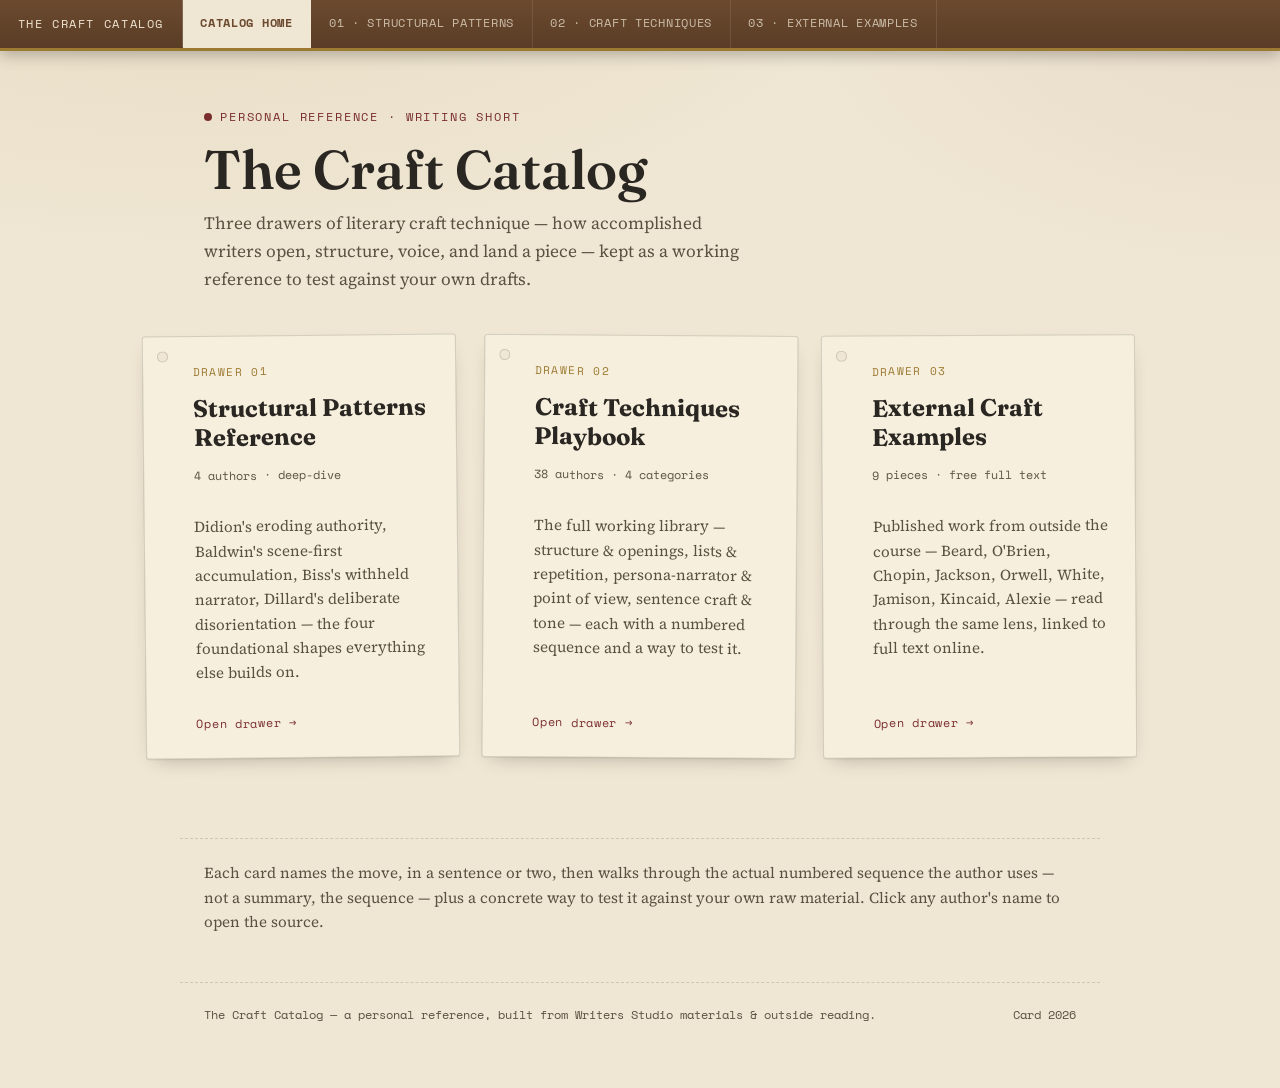
==== index.html @ d4618dec "Add Octavia Butler entry to Craft Techniques Playbook" ====
<!DOCTYPE html>
<html lang="en">
<head>
<meta charset="UTF-8">
<meta name="viewport" content="width=device-width, initial-scale=1.0">
<title>The Craft Catalog</title>
<meta name="description" content="A personal card-catalog of literary craft technique — structural patterns, a full technique playbook, and outside published examples.">
<link rel="stylesheet" href="styles.css">
</head>
<body>
<a class="skip-link" href="#main">Skip to content</a>
<nav class="rail" aria-label="Site sections">
    <span class="rail-brand">The Craft Catalog</span>
    <div class="rail-tabs">
      <a class="rail-tab" href="index.html" aria-current="page">CATALOG HOME</a>
      <a class="rail-tab" href="structural-patterns.html" >01 · STRUCTURAL PATTERNS</a>
      <a class="rail-tab" href="playbook.html" >02 · CRAFT TECHNIQUES</a>
      <a class="rail-tab" href="external-examples.html" >03 · EXTERNAL EXAMPLES</a>
    </div>
  </nav>
<header class="hero">
  <span class="hero-eyebrow">Personal reference · Writing Short</span>
  <h1>The Craft Catalog</h1>
  <p>Three drawers of literary craft technique — how accomplished writers open, structure, voice, and land a piece — kept as a working reference to test against your own drafts.</p>
</header>
<main id="main">
<section class="catalog" aria-label="Catalog drawers">
  <a class="drawer-card" href="structural-patterns.html">
    <span class="punch" aria-hidden="true"></span>
    <span class="tab-index">DRAWER 01</span>
    <h2>Structural Patterns Reference</h2>
    <span class="count">4 authors · deep-dive</span>
    <p class="desc">Didion's eroding authority, Baldwin's scene-first accumulation, Biss's withheld narrator, Dillard's deliberate disorientation — the four foundational shapes everything else builds on.</p>
    <span class="go">Open drawer →</span>
  </a>
  <a class="drawer-card" href="playbook.html">
    <span class="punch" aria-hidden="true"></span>
    <span class="tab-index">DRAWER 02</span>
    <h2>Craft Techniques Playbook</h2>
    <span class="count">38 authors · 4 categories</span>
    <p class="desc">The full working library — structure &amp; openings, lists &amp; repetition, persona-narrator &amp; point of view, sentence craft &amp; tone — each with a numbered sequence and a way to test it.</p>
    <span class="go">Open drawer →</span>
  </a>
  <a class="drawer-card" href="external-examples.html">
    <span class="punch" aria-hidden="true"></span>
    <span class="tab-index">DRAWER 03</span>
    <h2>External Craft Examples</h2>
    <span class="count">9 pieces · free full text</span>
    <p class="desc">Published work from outside the course — Beard, O'Brien, Chopin, Jackson, Orwell, White, Jamison, Kincaid, Alexie — read through the same lens, linked to full text online.</p>
    <span class="go">Open drawer →</span>
  </a>
</section>
<p class="home-note">Each card names the move, in a sentence or two, then walks through the actual numbered sequence the author uses — not a summary, the sequence — plus a concrete way to test it against your own raw material. Click any author's name to open the source.</p>
</main>
<footer>
    <span>The Craft Catalog — a personal reference, built from Writers Studio materials &amp; outside reading.</span>
    <span>Card 2026</span>
  </footer>
</body>
</html>
---- styles.css ----
/* ============================================================
   The Craft Catalog — a card-catalog reference for prose technique
   Palette: manila / oak / brass / oxblood — a library archive, not a landing page.
   ============================================================ */

@import url('https://fonts.googleapis.com/css2?family=Fraunces:opsz,wght@9..144,400;9..144,500;9..144,600;9..144,700&family=Source+Serif+4:ital,wght@0,400;0,500;0,600;1,400&family=Space+Mono:wght@400;700&display=swap');

:root{
  --ink:#2A2622;
  --ink-soft:#5B5142;
  --paper:#EFE6D3;
  --paper-deep:#E3D5B8;
  --card:#F6EFDD;
  --oak:#6B4A2F;
  --oak-soft:#B79A78;
  --brass:#9C7A32;
  --ribbon:#7A2E2E;
  --line: rgba(42,38,34,0.16);
  --shadow: 0 1px 0 rgba(42,38,34,0.06), 0 8px 20px -10px rgba(42,38,34,0.35);
  --radius: 3px;
  --display: 'Fraunces', serif;
  --body: 'Source Serif 4', Georgia, serif;
  --mono: 'Space Mono', monospace;
}

*{ box-sizing: border-box; }
html{ scroll-behavior:smooth; }

body{
  margin:0;
  background:
    radial-gradient(1200px 600px at 15% -10%, rgba(156,122,50,0.10), transparent 60%),
    radial-gradient(900px 500px at 100% 0%, rgba(122,46,46,0.06), transparent 55%),
    var(--paper);
  color:var(--ink);
  font-family:var(--body);
  font-size:17px;
  line-height:1.6;
  -webkit-font-smoothing:antialiased;
}

a{ color:inherit; }

.skip-link{
  position:absolute; left:-999px; top:auto;
}
.skip-link:focus{
  left:1rem; top:1rem; background:var(--ink); color:var(--paper);
  padding:.5rem 1rem; z-index:100; border-radius:var(--radius);
}

/* ---------------- Drawer rail (top nav) ---------------- */
.rail{
  position:sticky; top:0; z-index:40;
  display:flex; align-items:center; gap:0;
  background:linear-gradient(180deg, var(--oak) 0%, #5a3d26 100%);
  border-bottom: 3px solid var(--brass);
  box-shadow: 0 4px 14px rgba(0,0,0,0.25);
}
.rail-brand{
  font-family:var(--mono); letter-spacing:.14em; text-transform:uppercase;
  font-size:.72rem; color:var(--paper);
  padding:.9rem 1.1rem; white-space:nowrap;
  border-right:1px solid rgba(255,255,255,0.18);
}
.rail-tabs{ display:flex; overflow-x:auto; }
.rail-tab{
  font-family:var(--mono); font-size:.74rem; letter-spacing:.06em;
  color:rgba(239,230,211,0.75); text-decoration:none;
  padding:.9rem 1.1rem; white-space:nowrap;
  border-right:1px solid rgba(255,255,255,0.10);
  transition: background .15s ease, color .15s ease;
}
.rail-tab:hover{ background:rgba(255,255,255,0.08); color:var(--paper); }
.rail-tab[aria-current="page"]{
  background:var(--paper); color:var(--oak); font-weight:700;
}

/* ---------------- Hero / drawer-label header ---------------- */
.hero{
  max-width:920px; margin:0 auto; padding: 3.2rem 1.5rem 1.6rem;
}
.hero-eyebrow{
  display:inline-flex; align-items:center; gap:.5rem;
  font-family:var(--mono); font-size:.72rem; letter-spacing:.16em; text-transform:uppercase;
  color:var(--ribbon); margin-bottom:.9rem;
}
.hero-eyebrow::before{
  content:""; width:.5rem; height:.5rem; border-radius:50%;
  background:var(--ribbon); display:inline-block;
}
.hero h1{
  font-family:var(--display); font-weight:600; font-optical-sizing:auto;
  font-size:clamp(2.1rem, 5vw, 3.4rem); line-height:1.05; margin:0 0 .8rem;
  color:var(--ink);
}
.hero p{
  max-width:60ch; color:var(--ink-soft); font-size:1.08rem; margin:0;
}
.hero-meta{
  display:flex; flex-wrap:wrap; gap:.6rem 1.4rem; margin-top:1.4rem;
  font-family:var(--mono); font-size:.72rem; color:var(--ink-soft); letter-spacing:.03em;
}
.hero-meta b{ color:var(--ink); }

/* ---------------- Index / landing cards (home page) ---------------- */
.catalog{
  max-width:1040px; margin:1rem auto 5rem; padding:0 1.5rem;
  display:grid; grid-template-columns:repeat(auto-fit, minmax(280px,1fr));
  gap:1.6rem;
}
.drawer-card{
  position:relative;
  background:var(--card);
  border:1px solid var(--line);
  border-radius:var(--radius);
  box-shadow:var(--shadow);
  padding:1.6rem 1.5rem 1.5rem;
  text-decoration:none; color:var(--ink);
  display:flex; flex-direction:column; gap:.9rem;
  transform:rotate(var(--tilt,0deg));
  transition: transform .25s ease, box-shadow .25s ease;
}
.drawer-card:nth-child(1){ --tilt:-0.6deg; }
.drawer-card:nth-child(2){ --tilt:0.4deg; }
.drawer-card:nth-child(3){ --tilt:-0.3deg; }
.drawer-card:hover{ transform:rotate(0deg) translateY(-4px); box-shadow:0 16px 30px -14px rgba(42,38,34,0.45); }
.drawer-card .punch{
  position:absolute; top:.9rem; left:.9rem;
  width:.65rem; height:.65rem; border-radius:50%;
  background:var(--paper); box-shadow:inset 0 0 0 1px var(--line);
}
.drawer-card .tab-index{
  font-family:var(--mono); font-size:.7rem; color:var(--brass); letter-spacing:.12em;
  padding-left:1.6rem;
}
.drawer-card h2{
  font-family:var(--display); font-size:1.5rem; margin:0; padding-left:1.6rem; line-height:1.2;
}
.drawer-card .count{
  font-family:var(--mono); font-size:.74rem; color:var(--ink-soft); padding-left:1.6rem;
}
.drawer-card .desc{
  padding-left:1.6rem; color:var(--ink-soft); font-size:.95rem; flex:1;
}
.drawer-card .go{
  padding-left:1.6rem; font-family:var(--mono); font-size:.74rem; color:var(--ribbon);
  letter-spacing:.06em;
}

.home-note{
  max-width:920px; margin:0 auto 3rem; padding:0 1.5rem;
  color:var(--ink-soft); font-size:.95rem; border-top:1px dashed var(--line); padding-top:1.4rem;
}

/* ---------------- Section headers within a doc page ---------------- */
.section-block{ max-width:920px; margin:0 auto; padding:0 1.5rem; }
.section-header{
  display:flex; align-items:baseline; gap:.8rem;
  margin: 3rem 0 1.4rem;
  padding-bottom:.6rem;
  border-bottom:2px solid var(--oak-soft);
}
.section-header .tag{
  font-family:var(--mono); font-size:.72rem; color:var(--paper);
  background:var(--oak); padding:.28rem .55rem; border-radius:2px;
  letter-spacing:.06em;
}
.section-header h2{
  font-family:var(--display); font-weight:600; font-size:1.6rem; margin:0; color:var(--ink);
}

/* ---------------- Entry card ---------------- */
.entry-card{
  position:relative;
  background:var(--card);
  border:1px solid var(--line);
  border-radius:var(--radius);
  box-shadow:var(--shadow);
  padding:1.7rem 1.7rem 1.5rem 2.5rem;
  margin-bottom:1.6rem;
}
.entry-card::before{
  content:""; position:absolute; top:1.1rem; left:1.1rem;
  width:.6rem; height:.6rem; border-radius:50%;
  background:var(--paper); box-shadow:inset 0 0 0 1px var(--line);
}
.entry-title{
  font-family:var(--display); font-size:1.35rem; font-weight:600; margin:0 0 .15rem;
}
.entry-title a{ color:var(--ribbon); text-decoration-thickness:1px; text-underline-offset:3px; }
.entry-title a:hover{ color:var(--ink); }
.entry-work{ font-style:italic; color:var(--ink-soft); font-weight:400; }
.entry-year{ font-family:var(--mono); font-size:.78rem; color:var(--ink-soft); margin-left:.35rem; }

.entry-meta{
  font-family:var(--mono); font-size:.74rem; color:var(--ink-soft);
  margin:.55rem 0 .9rem; display:flex; flex-wrap:wrap; gap:.35rem 1.2rem;
}
.entry-meta b{ color:var(--oak); text-transform:uppercase; letter-spacing:.04em; font-weight:700; }

.entry-move{
  font-weight:600; color:var(--ink); margin:0 0 .8rem; font-size:1.02rem;
}

.entry-steps{ margin:0 0 1rem; padding:0; list-style:none; counter-reset:step; }
.entry-steps li{
  counter-increment:step;
  position:relative; padding-left:2.1rem; margin-bottom:.5rem;
  font-size:.97rem; color:var(--ink);
}
.entry-steps li::before{
  content:counter(step);
  position:absolute; left:0; top:.05em;
  font-family:var(--mono); font-size:.72rem; font-weight:700; color:var(--paper);
  background:var(--brass); width:1.4rem; height:1.4rem; border-radius:50%;
  display:flex; align-items:center; justify-content:center;
}

.entry-try{
  border-left:3px solid var(--ribbon);
  background:rgba(122,46,46,0.06);
  padding:.7rem .9rem; border-radius:0 var(--radius) var(--radius) 0;
  font-size:.94rem; color:var(--ink);
}
.entry-try b{ color:var(--ribbon); font-family:var(--mono); font-size:.76rem; letter-spacing:.04em; text-transform:uppercase; }

/* ---------------- Footer ---------------- */
footer{
  max-width:920px; margin:2rem auto 4rem; padding:1.4rem 1.5rem 0;
  border-top:1px dashed var(--line);
  font-family:var(--mono); font-size:.72rem; color:var(--ink-soft);
  display:flex; justify-content:space-between; flex-wrap:wrap; gap:.6rem;
}

@media (max-width:640px){
  .entry-card{ padding:1.5rem 1.2rem 1.3rem 2.1rem; }
  .rail-brand{ display:none; }
}

@media (prefers-reduced-motion: reduce){
  *{ transition:none !important; scroll-behavior:auto !important; }
}
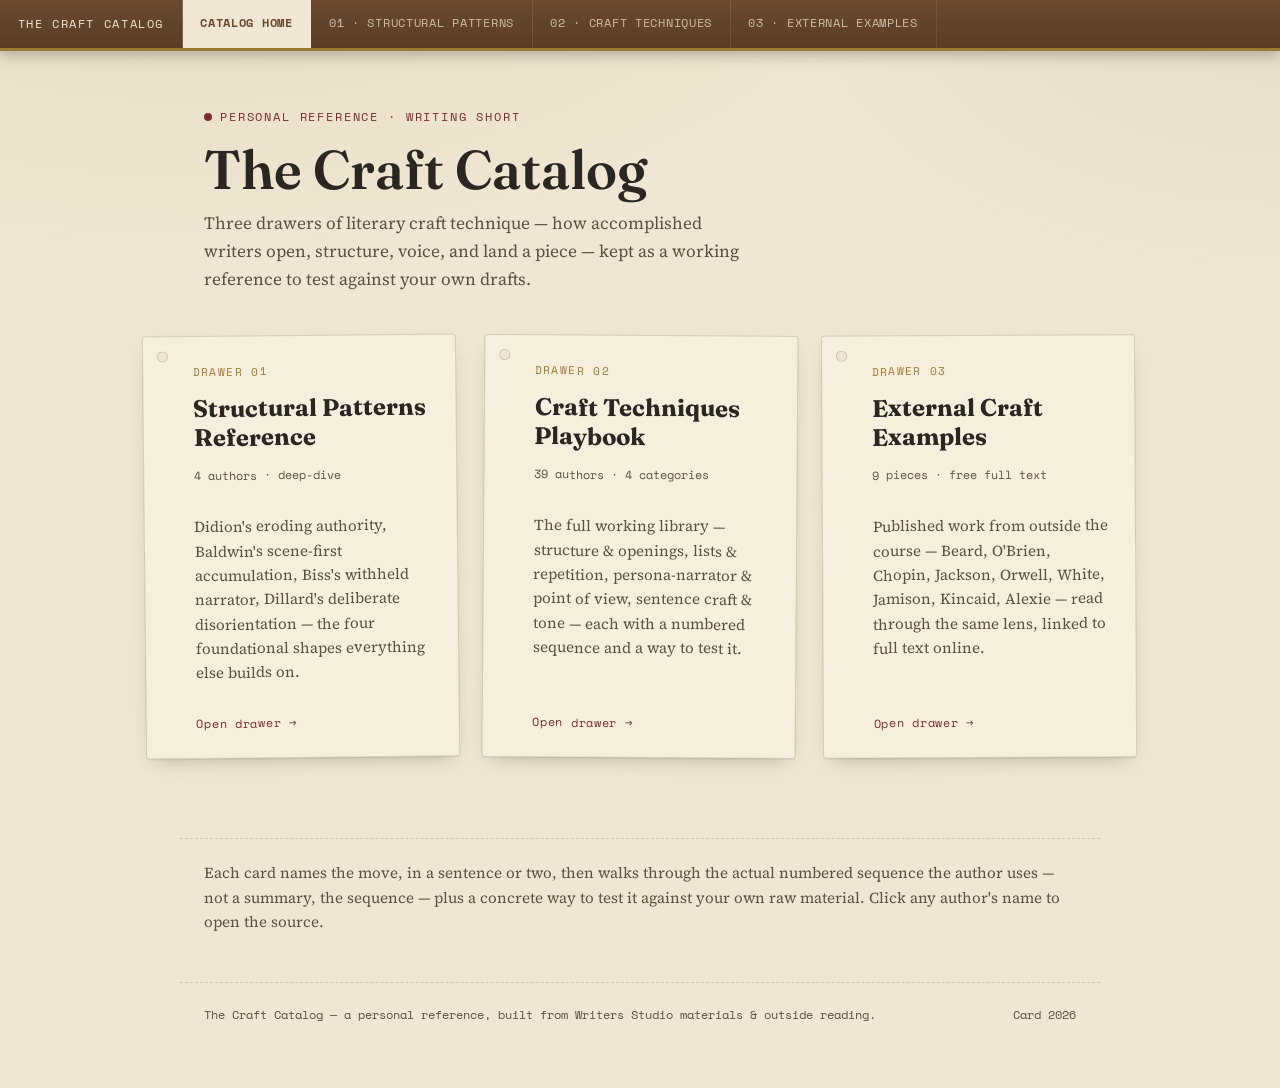
==== commit c2bb7fd0: "Add Octavia Butler self-affirmation entry to Craft Techniques Playbook" ====
--- a/index.html
+++ b/index.html
@@ -37,7 +37,7 @@
     <span class="punch" aria-hidden="true"></span>
     <span class="tab-index">DRAWER 02</span>
     <h2>Craft Techniques Playbook</h2>
-    <span class="count">38 authors · 4 categories</span>
+    <span class="count">39 authors · 4 categories</span>
     <p class="desc">The full working library — structure &amp; openings, lists &amp; repetition, persona-narrator &amp; point of view, sentence craft &amp; tone — each with a numbered sequence and a way to test it.</p>
     <span class="go">Open drawer →</span>
   </a>
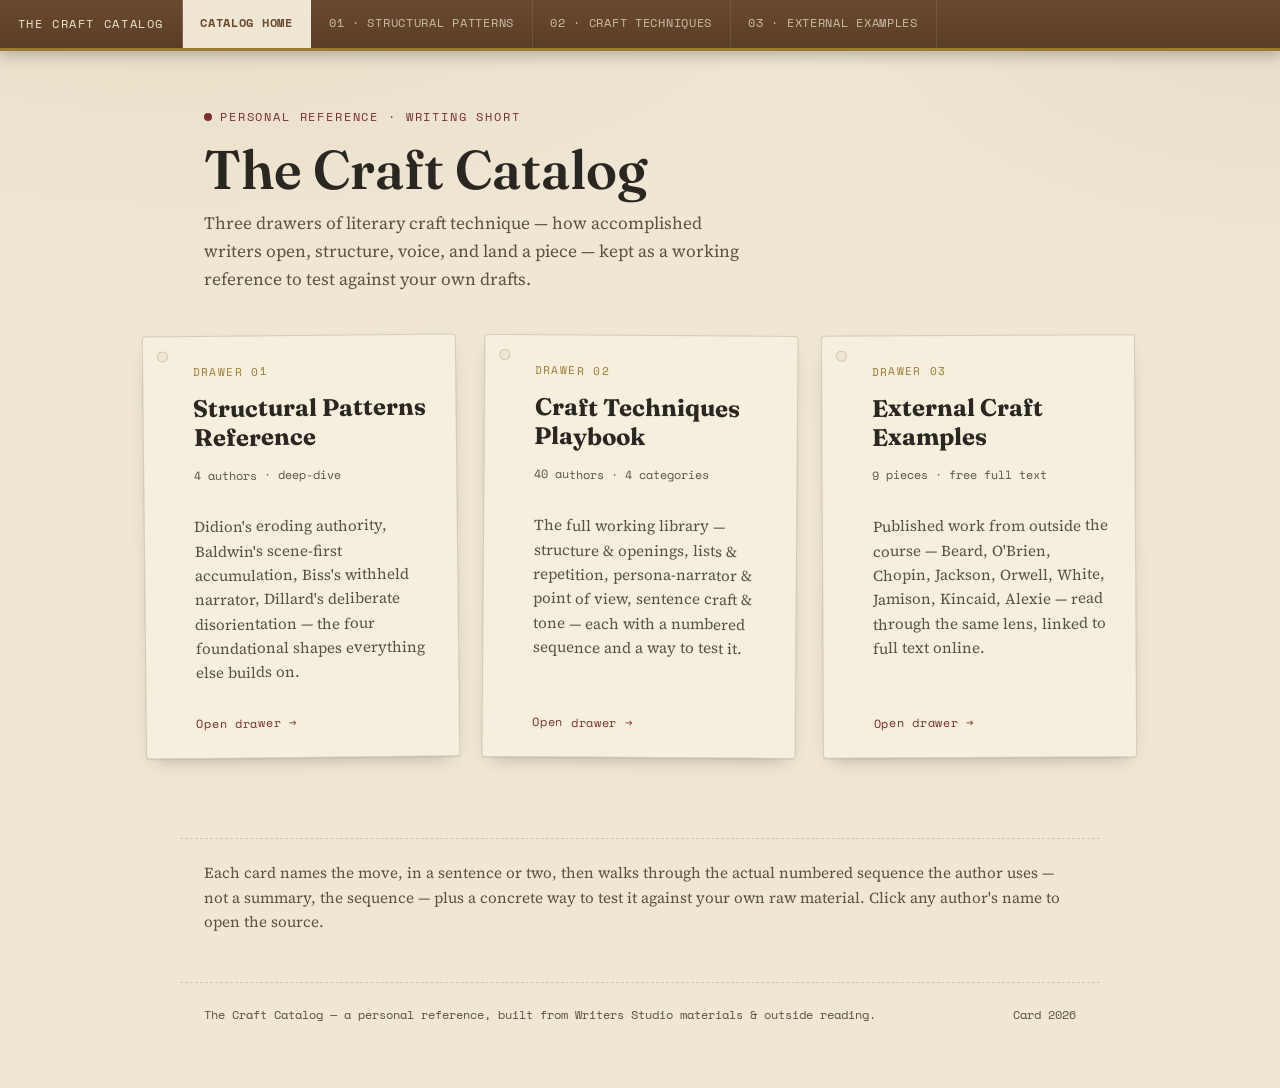
==== commit 93f259d2: "Add Anne Lamott entry to Craft Techniques Playbook" ====
--- a/index.html
+++ b/index.html
@@ -37,7 +37,7 @@
     <span class="punch" aria-hidden="true"></span>
     <span class="tab-index">DRAWER 02</span>
     <h2>Craft Techniques Playbook</h2>
-    <span class="count">39 authors · 4 categories</span>
+    <span class="count">40 authors · 4 categories</span>
     <p class="desc">The full working library — structure &amp; openings, lists &amp; repetition, persona-narrator &amp; point of view, sentence craft &amp; tone — each with a numbered sequence and a way to test it.</p>
     <span class="go">Open drawer →</span>
   </a>
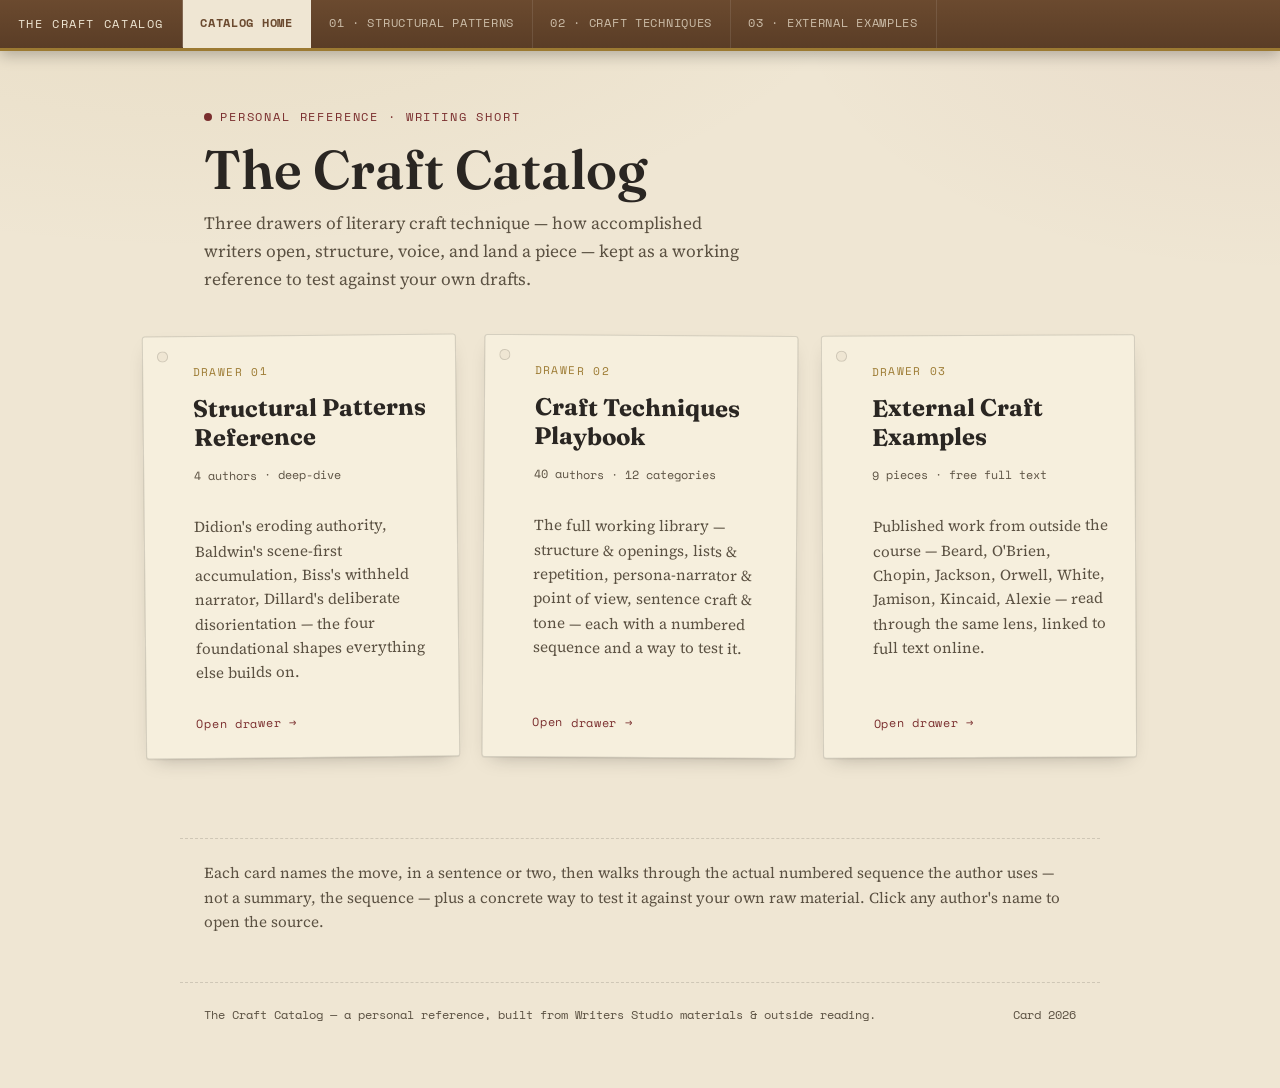
==== commit 77234123: "Reorganize Craft Techniques Playbook into 12 collapsible sections" ====
--- a/index.html
+++ b/index.html
@@ -37,7 +37,7 @@
     <span class="punch" aria-hidden="true"></span>
     <span class="tab-index">DRAWER 02</span>
     <h2>Craft Techniques Playbook</h2>
-    <span class="count">40 authors · 4 categories</span>
+    <span class="count">40 authors · 12 categories</span>
     <p class="desc">The full working library — structure &amp; openings, lists &amp; repetition, persona-narrator &amp; point of view, sentence craft &amp; tone — each with a numbered sequence and a way to test it.</p>
     <span class="go">Open drawer →</span>
   </a>
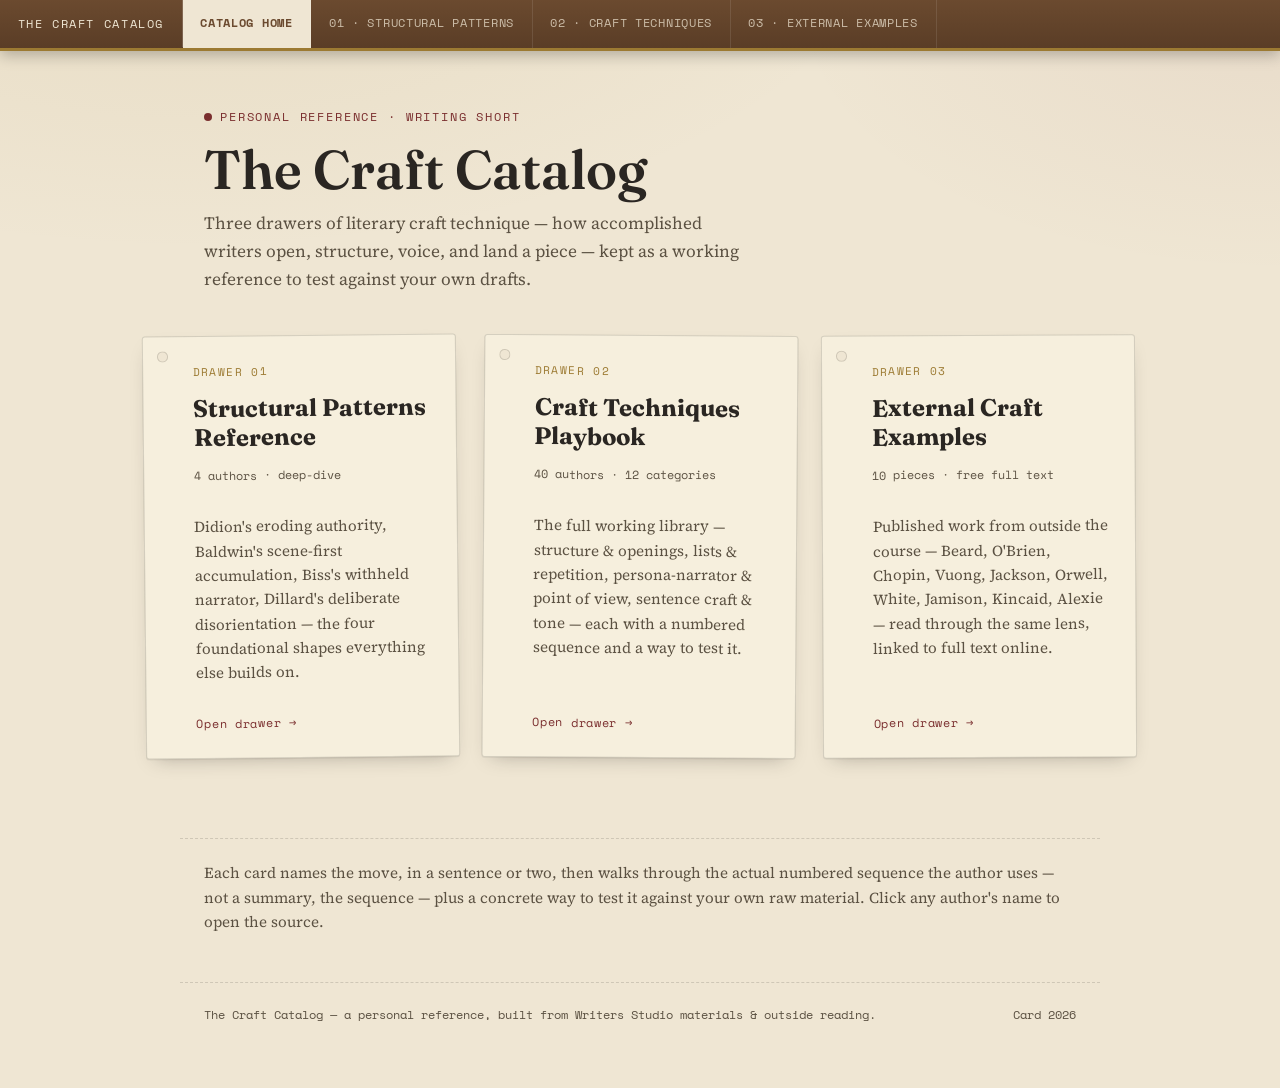
==== commit 52203da0: "Add Ocean Vuong hermit crab essay entry to External Craft Examples" ====
--- a/index.html
+++ b/index.html
@@ -45,8 +45,8 @@
     <span class="punch" aria-hidden="true"></span>
     <span class="tab-index">DRAWER 03</span>
     <h2>External Craft Examples</h2>
-    <span class="count">9 pieces · free full text</span>
-    <p class="desc">Published work from outside the course — Beard, O'Brien, Chopin, Jackson, Orwell, White, Jamison, Kincaid, Alexie — read through the same lens, linked to full text online.</p>
+    <span class="count">10 pieces · free full text</span>
+    <p class="desc">Published work from outside the course — Beard, O'Brien, Chopin, Vuong, Jackson, Orwell, White, Jamison, Kincaid, Alexie — read through the same lens, linked to full text online.</p>
     <span class="go">Open drawer →</span>
   </a>
 </section>
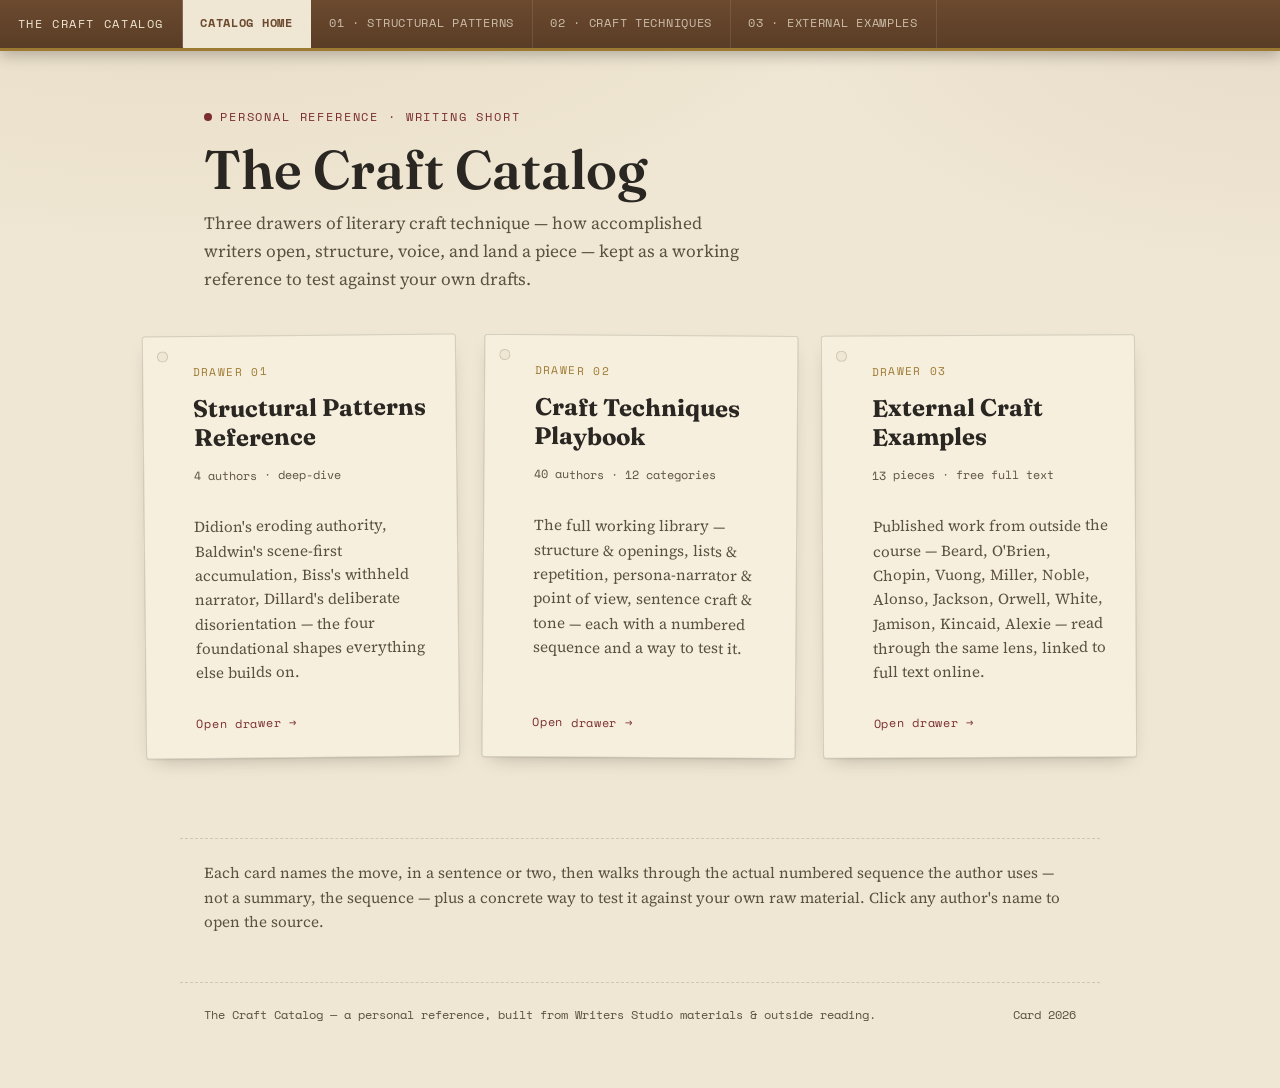
==== commit f3c7d4af: "Add three more hermit crab essay examples (Miller, Noble, Alonso)" ====
--- a/index.html
+++ b/index.html
@@ -45,8 +45,8 @@
     <span class="punch" aria-hidden="true"></span>
     <span class="tab-index">DRAWER 03</span>
     <h2>External Craft Examples</h2>
-    <span class="count">10 pieces · free full text</span>
-    <p class="desc">Published work from outside the course — Beard, O'Brien, Chopin, Vuong, Jackson, Orwell, White, Jamison, Kincaid, Alexie — read through the same lens, linked to full text online.</p>
+    <span class="count">13 pieces · free full text</span>
+    <p class="desc">Published work from outside the course — Beard, O'Brien, Chopin, Vuong, Miller, Noble, Alonso, Jackson, Orwell, White, Jamison, Kincaid, Alexie — read through the same lens, linked to full text online.</p>
     <span class="go">Open drawer →</span>
   </a>
 </section>
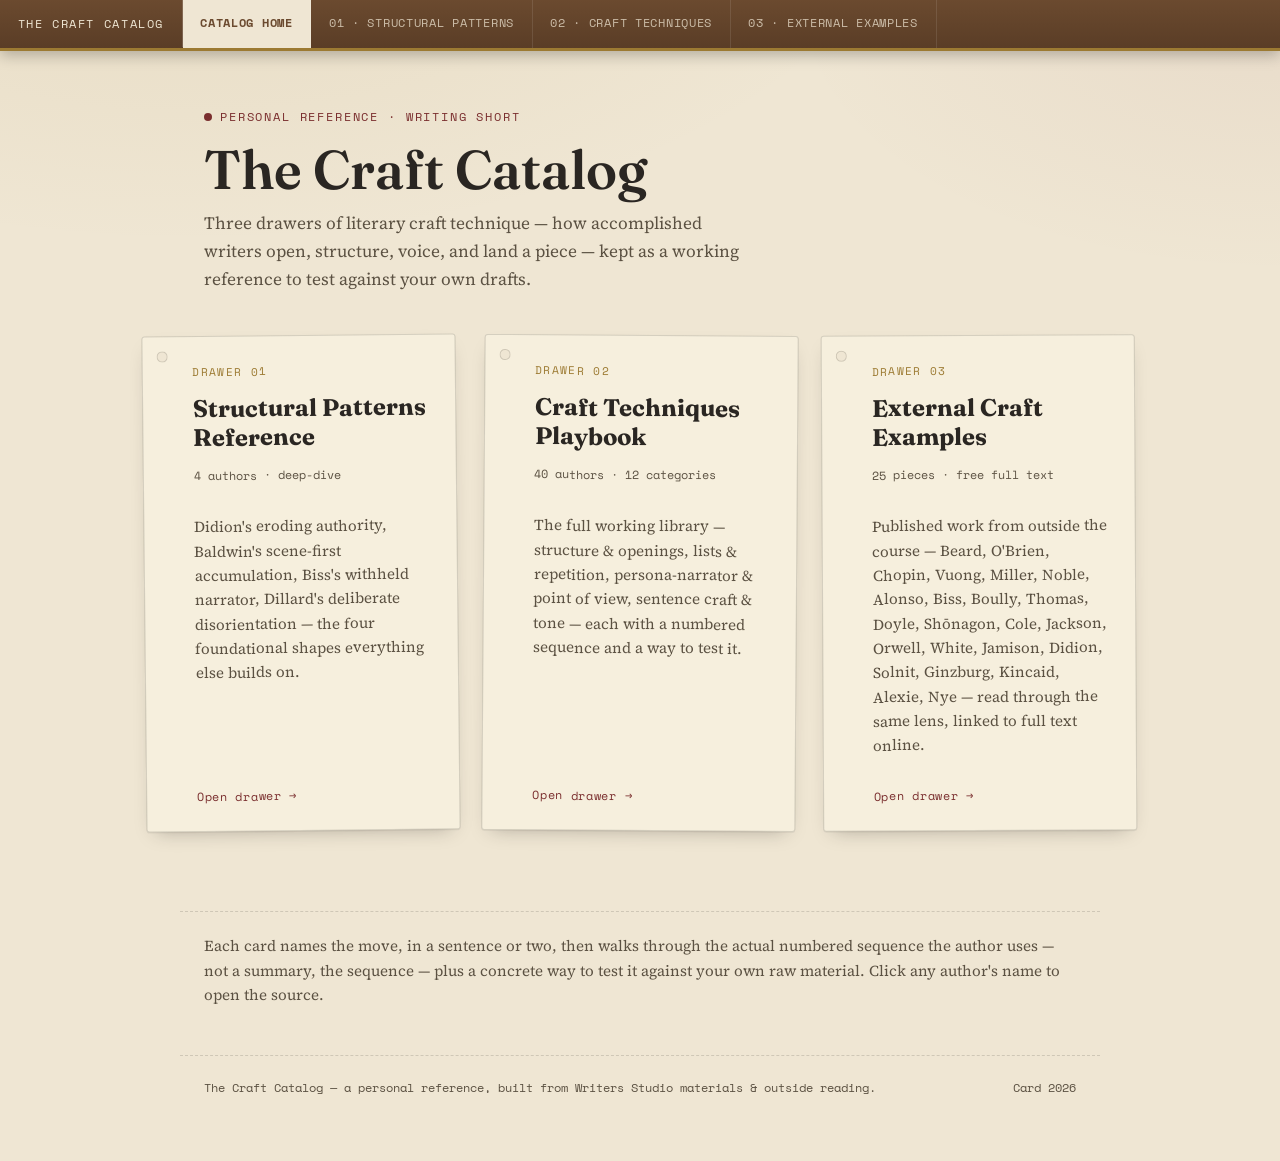
==== commit d4612567: "Drawer 03: add 12 external examples (Biss, Boully, Thomas, Doyle, Shonagon, Cole, Didion, Solnit, Gi" ====
--- a/index.html
+++ b/index.html
@@ -45,8 +45,8 @@
     <span class="punch" aria-hidden="true"></span>
     <span class="tab-index">DRAWER 03</span>
     <h2>External Craft Examples</h2>
-    <span class="count">13 pieces · free full text</span>
-    <p class="desc">Published work from outside the course — Beard, O'Brien, Chopin, Vuong, Miller, Noble, Alonso, Jackson, Orwell, White, Jamison, Kincaid, Alexie — read through the same lens, linked to full text online.</p>
+    <span class="count">25 pieces · free full text</span>
+    <p class="desc">Published work from outside the course — Beard, O'Brien, Chopin, Vuong, Miller, Noble, Alonso, Biss, Boully, Thomas, Doyle, Shōnagon, Cole, Jackson, Orwell, White, Jamison, Didion, Solnit, Ginzburg, Kincaid, Alexie, Nye — read through the same lens, linked to full text online.</p>
     <span class="go">Open drawer →</span>
   </a>
 </section>
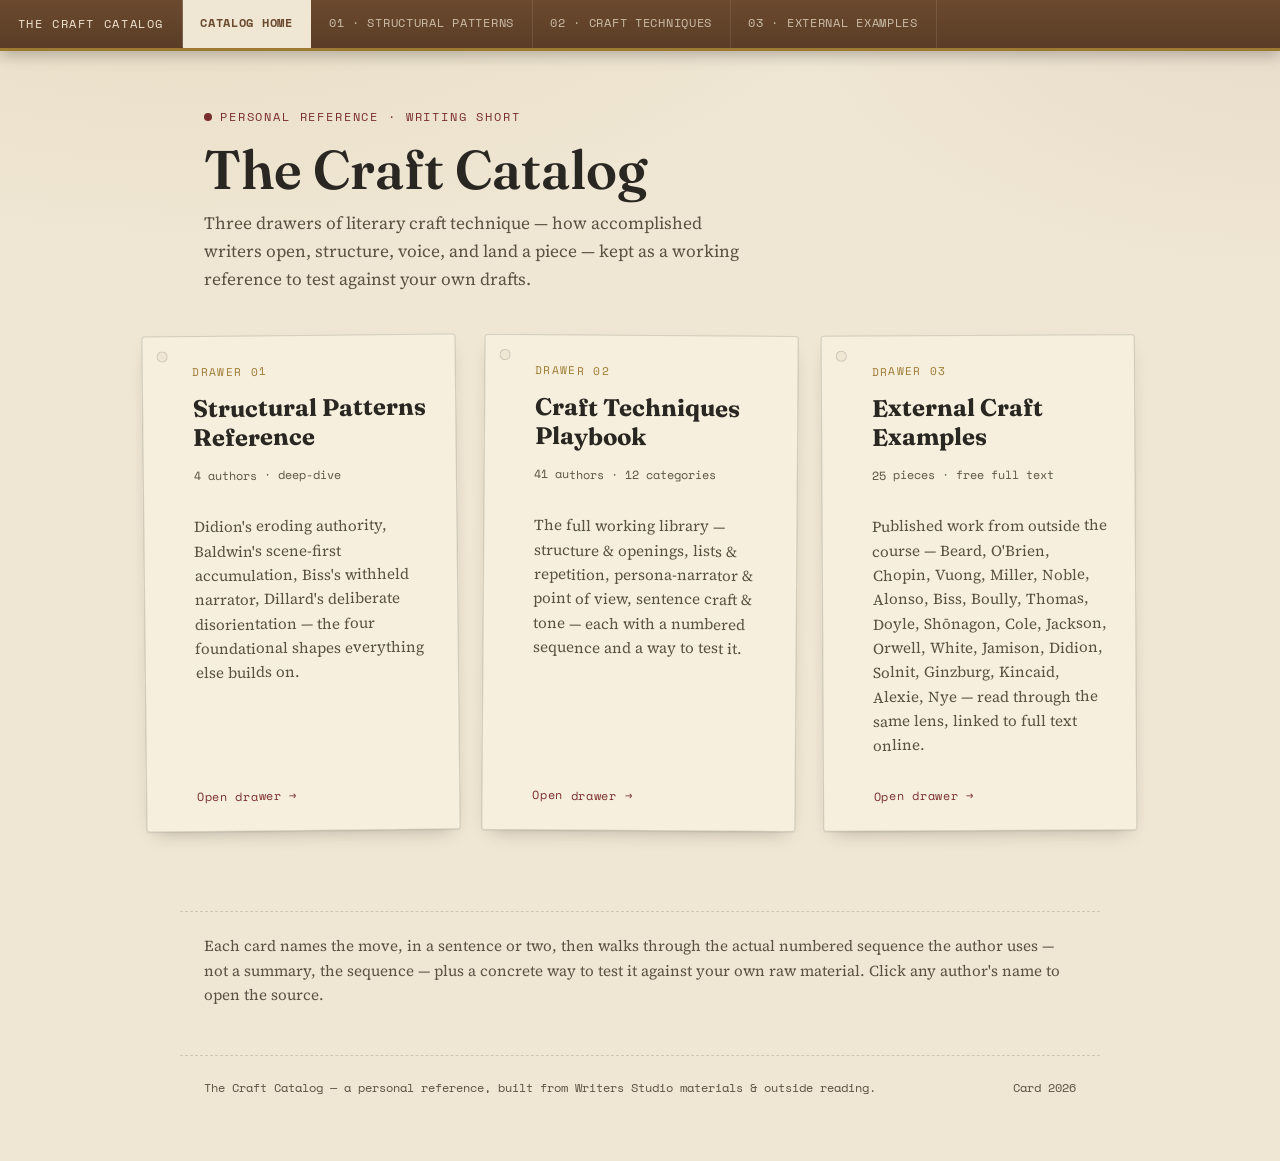
==== commit 81d74d5a: "Playbook: add Malcolm Gladwell Co-Authored-By: Claude Opus 5.5 <noreply@anthropic.com> Claude-Sessio" ====
--- a/index.html
+++ b/index.html
@@ -37,7 +37,7 @@
     <span class="punch" aria-hidden="true"></span>
     <span class="tab-index">DRAWER 02</span>
     <h2>Craft Techniques Playbook</h2>
-    <span class="count">40 authors · 12 categories</span>
+    <span class="count">41 authors · 12 categories</span>
     <p class="desc">The full working library — structure &amp; openings, lists &amp; repetition, persona-narrator &amp; point of view, sentence craft &amp; tone — each with a numbered sequence and a way to test it.</p>
     <span class="go">Open drawer →</span>
   </a>
